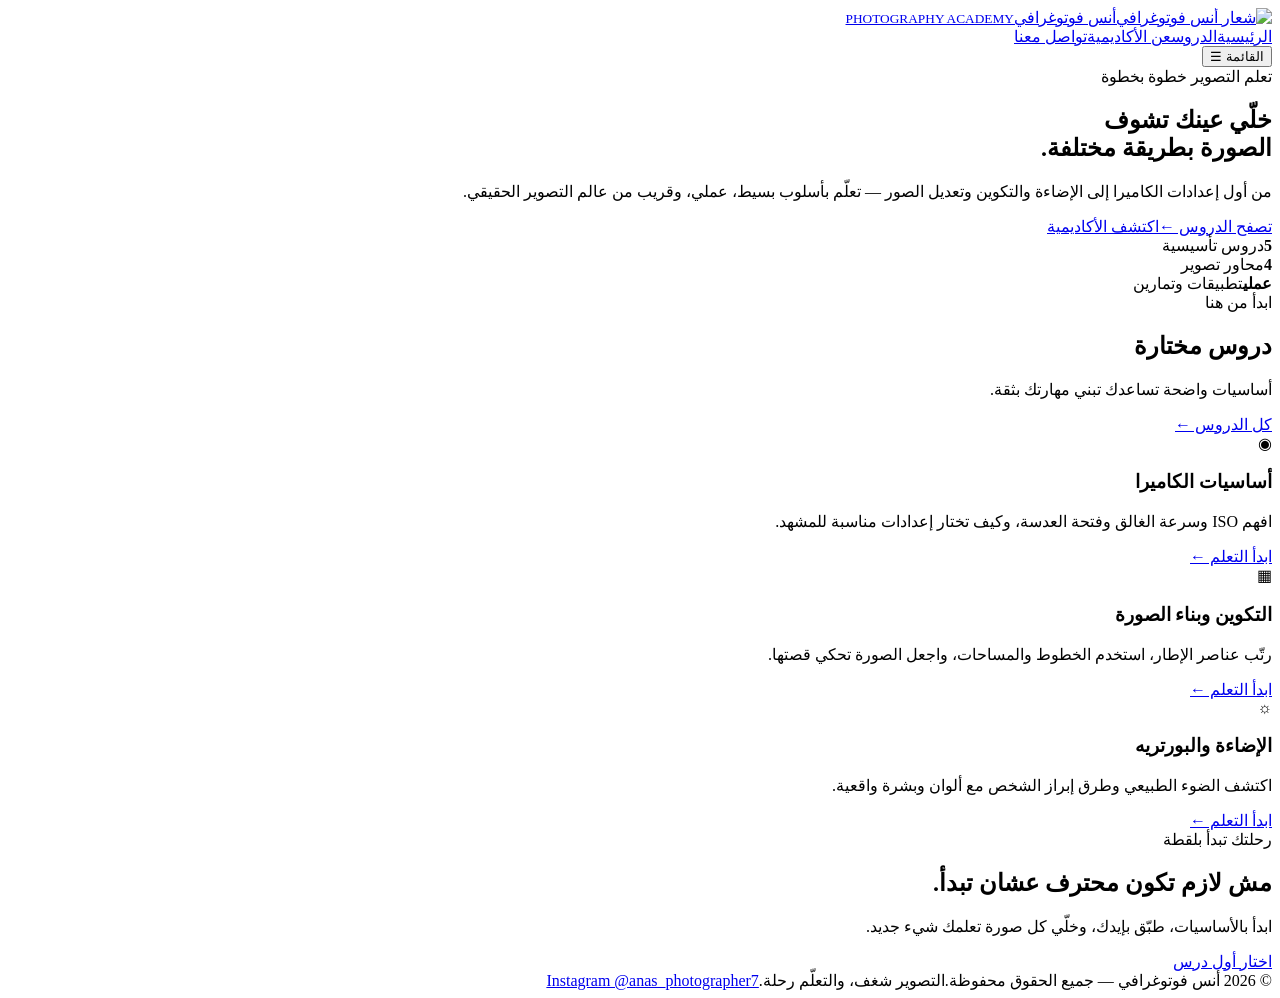
==== index.html @ b06f8581 "Add files via upload" ====
<!doctype html>
<html lang="ar" dir="rtl"><head><meta charset="utf-8"><meta name="viewport" content="width=device-width,initial-scale=1"><meta name="description" content="تعلم التصوير الفوتوغرافي والفيديو مع أنس فوتوغرافي. دروس عملية في أساسيات الكاميرا والتكوين والإضاءة والتعديل."><title>أنس فوتوغرافي | أكاديمية التصوير</title><link rel="icon" href="assets/logo.svg"><link rel="stylesheet" href="assets/style.css"><script defer src="assets/app.js"></script></head><body>
<header class="topbar"><div class="container nav"><a class="brand" href="index.html"><img src="assets/logo.svg" alt="شعار أنس فوتوغرافي"><span>أنس فوتوغرافي<small>PHOTOGRAPHY ACADEMY</small></span></a><nav class="navlinks"><a class="active" href="index.html">الرئيسية</a><a href="courses.html">الدروس</a><a href="about.html">عن الأكاديمية</a><a href="contact.html">تواصل معنا</a></nav><button class="menu" aria-label="فتح القائمة">القائمة ☰</button></div></header>
<main><section class="hero"><div class="container hero-grid"><div><span class="eyebrow">تعلم التصوير خطوة بخطوة</span><h1>خلّي عينك تشوف<br><span>الصورة بطريقة مختلفة.</span></h1><p>من أول إعدادات الكاميرا إلى الإضاءة والتكوين وتعديل الصور — تعلّم بأسلوب بسيط، عملي، وقريب من عالم التصوير الحقيقي.</p><div class="btns"><a class="btn" href="courses.html">تصفح الدروس ←</a><a class="btn secondary" href="about.html">اكتشف الأكاديمية</a></div><div class="stats"><div class="stat"><strong>5</strong><span>دروس تأسيسية</span></div><div class="stat"><strong>4</strong><span>محاور تصوير</span></div><div class="stat"><strong>عملي</strong><span>تطبيقات وتمارين</span></div></div></div><div class="hero-art" aria-label="رسم فني لكاميرا تصوير"><div class="camera"><div class="dot"></div><div class="lens"></div></div></div></div></section>
<section class="section"><div class="container"><div class="section-head"><div><span class="eyebrow">ابدأ من هنا</span><h2>دروس مختارة</h2><p>أساسيات واضحة تساعدك تبني مهارتك بثقة.</p></div><a class="link" href="courses.html">كل الدروس ←</a></div><div class="cards"><article class="card"><div class="card-icon">◉</div><h3>أساسيات الكاميرا</h3><p>افهم ISO وسرعة الغالق وفتحة العدسة، وكيف تختار إعدادات مناسبة للمشهد.</p><a class="link" href="lesson.html?id=exposure">ابدأ التعلم ←</a></article><article class="card"><div class="card-icon">▦</div><h3>التكوين وبناء الصورة</h3><p>رتّب عناصر الإطار، استخدم الخطوط والمساحات، واجعل الصورة تحكي قصتها.</p><a class="link" href="lesson.html?id=composition">ابدأ التعلم ←</a></article><article class="card"><div class="card-icon">☼</div><h3>الإضاءة والبورتريه</h3><p>اكتشف الضوء الطبيعي وطرق إبراز الشخص مع ألوان وبشرة واقعية.</p><a class="link" href="lesson.html?id=portrait">ابدأ التعلم ←</a></article></div></div></section>
<section class="section"><div class="container"><div class="banner"><div><span class="eyebrow">رحلتك تبدأ بلقطة</span><h2>مش لازم تكون محترف عشان تبدأ.</h2><p>ابدأ بالأساسيات، طبّق بإيدك، وخلّي كل صورة تعلمك شيء جديد.</p></div><a class="btn" href="courses.html">اختار أول درس</a></div></div></section></main>
<footer class="footer"><div class="container footer-inner"><span>© <span id="year">2026</span> أنس فوتوغرافي — جميع الحقوق محفوظة.</span><span>التصوير شغف، والتعلّم رحلة.</span><span><a href="https://www.instagram.com/anas_photographer7/" target="_blank" rel="noopener">Instagram @anas_photographer7</a></span></div></footer></body></html>
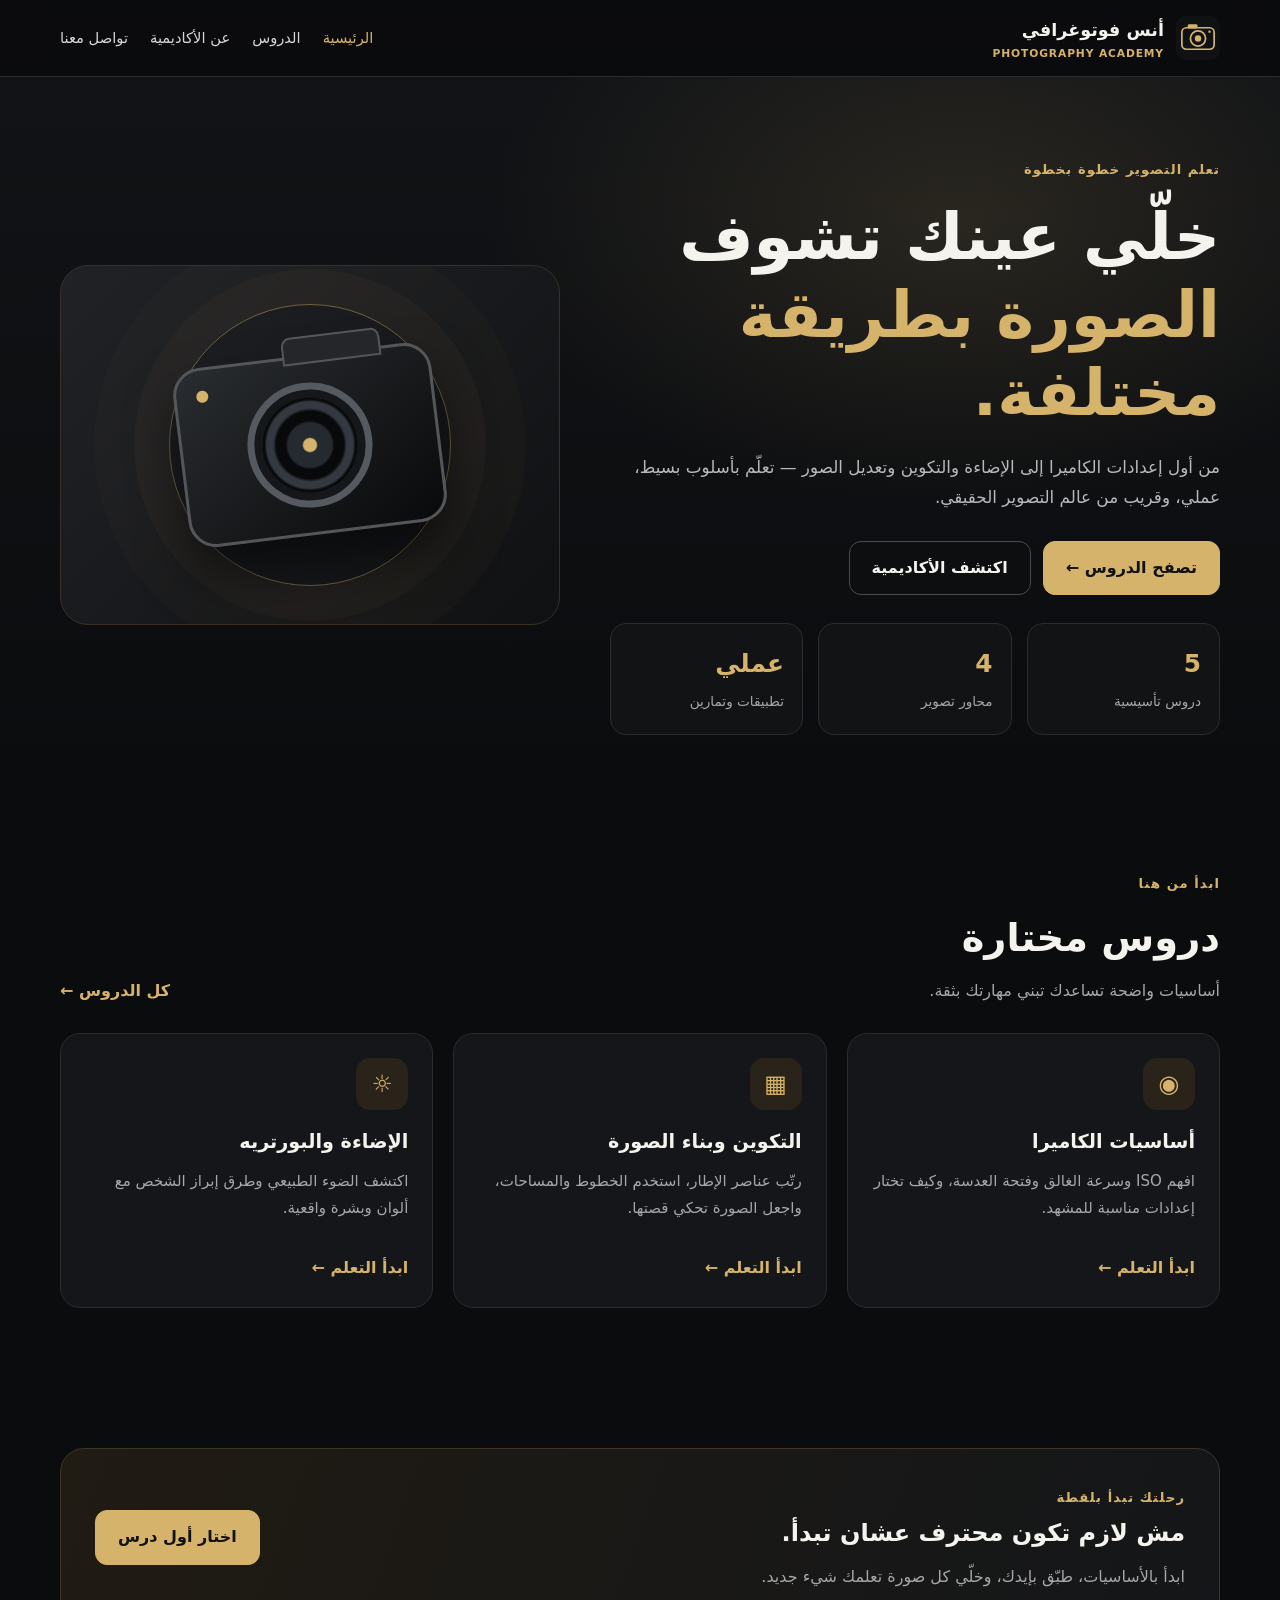
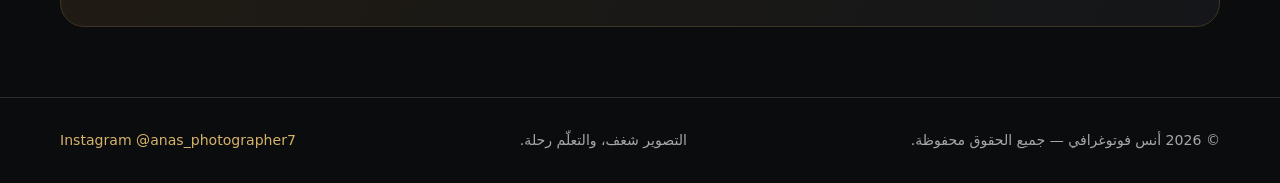
==== commit 78d41a9b: "Revise index.html for photography academy site Updated the HTML structure and content for the photog" ====
--- a/index.html
+++ b/index.html
@@ -1,7 +1,223 @@
+
 <!doctype html>
-<html lang="ar" dir="rtl"><head><meta charset="utf-8"><meta name="viewport" content="width=device-width,initial-scale=1"><meta name="description" content="تعلم التصوير الفوتوغرافي والفيديو مع أنس فوتوغرافي. دروس عملية في أساسيات الكاميرا والتكوين والإضاءة والتعديل."><title>أنس فوتوغرافي | أكاديمية التصوير</title><link rel="icon" href="assets/logo.svg"><link rel="stylesheet" href="assets/style.css"><script defer src="assets/app.js"></script></head><body>
-<header class="topbar"><div class="container nav"><a class="brand" href="index.html"><img src="assets/logo.svg" alt="شعار أنس فوتوغرافي"><span>أنس فوتوغرافي<small>PHOTOGRAPHY ACADEMY</small></span></a><nav class="navlinks"><a class="active" href="index.html">الرئيسية</a><a href="courses.html">الدروس</a><a href="about.html">عن الأكاديمية</a><a href="contact.html">تواصل معنا</a></nav><button class="menu" aria-label="فتح القائمة">القائمة ☰</button></div></header>
-<main><section class="hero"><div class="container hero-grid"><div><span class="eyebrow">تعلم التصوير خطوة بخطوة</span><h1>خلّي عينك تشوف<br><span>الصورة بطريقة مختلفة.</span></h1><p>من أول إعدادات الكاميرا إلى الإضاءة والتكوين وتعديل الصور — تعلّم بأسلوب بسيط، عملي، وقريب من عالم التصوير الحقيقي.</p><div class="btns"><a class="btn" href="courses.html">تصفح الدروس ←</a><a class="btn secondary" href="about.html">اكتشف الأكاديمية</a></div><div class="stats"><div class="stat"><strong>5</strong><span>دروس تأسيسية</span></div><div class="stat"><strong>4</strong><span>محاور تصوير</span></div><div class="stat"><strong>عملي</strong><span>تطبيقات وتمارين</span></div></div></div><div class="hero-art" aria-label="رسم فني لكاميرا تصوير"><div class="camera"><div class="dot"></div><div class="lens"></div></div></div></div></section>
-<section class="section"><div class="container"><div class="section-head"><div><span class="eyebrow">ابدأ من هنا</span><h2>دروس مختارة</h2><p>أساسيات واضحة تساعدك تبني مهارتك بثقة.</p></div><a class="link" href="courses.html">كل الدروس ←</a></div><div class="cards"><article class="card"><div class="card-icon">◉</div><h3>أساسيات الكاميرا</h3><p>افهم ISO وسرعة الغالق وفتحة العدسة، وكيف تختار إعدادات مناسبة للمشهد.</p><a class="link" href="lesson.html?id=exposure">ابدأ التعلم ←</a></article><article class="card"><div class="card-icon">▦</div><h3>التكوين وبناء الصورة</h3><p>رتّب عناصر الإطار، استخدم الخطوط والمساحات، واجعل الصورة تحكي قصتها.</p><a class="link" href="lesson.html?id=composition">ابدأ التعلم ←</a></article><article class="card"><div class="card-icon">☼</div><h3>الإضاءة والبورتريه</h3><p>اكتشف الضوء الطبيعي وطرق إبراز الشخص مع ألوان وبشرة واقعية.</p><a class="link" href="lesson.html?id=portrait">ابدأ التعلم ←</a></article></div></div></section>
-<section class="section"><div class="container"><div class="banner"><div><span class="eyebrow">رحلتك تبدأ بلقطة</span><h2>مش لازم تكون محترف عشان تبدأ.</h2><p>ابدأ بالأساسيات، طبّق بإيدك، وخلّي كل صورة تعلمك شيء جديد.</p></div><a class="btn" href="courses.html">اختار أول درس</a></div></div></section></main>
-<footer class="footer"><div class="container footer-inner"><span>© <span id="year">2026</span> أنس فوتوغرافي — جميع الحقوق محفوظة.</span><span>التصوير شغف، والتعلّم رحلة.</span><span><a href="https://www.instagram.com/anas_photographer7/" target="_blank" rel="noopener">Instagram @anas_photographer7</a></span></div></footer></body></html>+<html lang="ar" dir="rtl">
+<head>
+  <meta charset="utf-8">
+  <meta name="viewport" content="width=device-width,initial-scale=1">
+
+  <meta name="description" content="تعلم التصوير الفوتوغرافي والفيديو مع أنس فوتوغرافي. دروس عملية في أساسيات الكاميرا والتكوين والإضاءة والتعديل.">
+
+  <title>أنس فوتوغرافي | أكاديمية التصوير</title>
+
+  <!-- الملفات موجودة بجانب index.html -->
+  <link rel="icon" href="logo.svg">
+  <link rel="stylesheet" href="style.css">
+  <script defer src="app.js"></script>
+</head>
+
+<body>
+
+<header class="topbar">
+  <div class="container nav">
+
+    <a class="brand" href="index.html">
+      <img src="logo.svg" alt="شعار أنس فوتوغرافي">
+      <span>
+        أنس فوتوغرافي
+        <small>PHOTOGRAPHY ACADEMY</small>
+      </span>
+    </a>
+
+    <nav class="navlinks">
+      <a class="active" href="index.html">الرئيسية</a>
+      <a href="courses.html">الدروس</a>
+      <a href="about.html">عن الأكاديمية</a>
+      <a href="contact.html">تواصل معنا</a>
+    </nav>
+
+    <button class="menu" aria-label="فتح القائمة">
+      القائمة ☰
+    </button>
+
+  </div>
+</header>
+
+<main>
+
+  <!-- الواجهة الرئيسية -->
+  <section class="hero">
+    <div class="container hero-grid">
+
+      <div>
+        <span class="eyebrow">
+          تعلم التصوير خطوة بخطوة
+        </span>
+
+        <h1>
+          خلّي عينك تشوف<br>
+          <span>الصورة بطريقة مختلفة.</span>
+        </h1>
+
+        <p>
+          من أول إعدادات الكاميرا إلى الإضاءة والتكوين وتعديل الصور —
+          تعلّم بأسلوب بسيط، عملي، وقريب من عالم التصوير الحقيقي.
+        </p>
+
+        <div class="btns">
+          <a class="btn" href="courses.html">
+            تصفح الدروس ←
+          </a>
+
+          <a class="btn secondary" href="about.html">
+            اكتشف الأكاديمية
+          </a>
+        </div>
+
+        <div class="stats">
+          <div class="stat">
+            <strong>5</strong>
+            <span>دروس تأسيسية</span>
+          </div>
+
+          <div class="stat">
+            <strong>4</strong>
+            <span>محاور تصوير</span>
+          </div>
+
+          <div class="stat">
+            <strong>عملي</strong>
+            <span>تطبيقات وتمارين</span>
+          </div>
+        </div>
+      </div>
+
+      <div class="hero-art" aria-label="رسم فني لكاميرا تصوير">
+        <div class="camera">
+          <div class="dot"></div>
+          <div class="lens"></div>
+        </div>
+      </div>
+
+    </div>
+  </section>
+
+  <!-- الدروس المختارة -->
+  <section class="section">
+    <div class="container">
+
+      <div class="section-head">
+        <div>
+          <span class="eyebrow">ابدأ من هنا</span>
+          <h2>دروس مختارة</h2>
+          <p>أساسيات واضحة تساعدك تبني مهارتك بثقة.</p>
+        </div>
+
+        <a class="link" href="courses.html">
+          كل الدروس ←
+        </a>
+      </div>
+
+      <div class="cards">
+
+        <article class="card">
+          <div class="card-icon">◉</div>
+          <h3>أساسيات الكاميرا</h3>
+
+          <p>
+            افهم ISO وسرعة الغالق وفتحة العدسة،
+            وكيف تختار إعدادات مناسبة للمشهد.
+          </p>
+
+          <a class="link" href="lesson.html?id=exposure">
+            ابدأ التعلم ←
+          </a>
+        </article>
+
+        <article class="card">
+          <div class="card-icon">▦</div>
+          <h3>التكوين وبناء الصورة</h3>
+
+          <p>
+            رتّب عناصر الإطار، استخدم الخطوط والمساحات،
+            واجعل الصورة تحكي قصتها.
+          </p>
+
+          <a class="link" href="lesson.html?id=composition">
+            ابدأ التعلم ←
+          </a>
+        </article>
+
+        <article class="card">
+          <div class="card-icon">☼</div>
+          <h3>الإضاءة والبورتريه</h3>
+
+          <p>
+            اكتشف الضوء الطبيعي وطرق إبراز الشخص
+            مع ألوان وبشرة واقعية.
+          </p>
+
+          <a class="link" href="lesson.html?id=portrait">
+            ابدأ التعلم ←
+          </a>
+        </article>
+
+      </div>
+    </div>
+  </section>
+
+  <!-- دعوة للتعلم -->
+  <section class="section">
+    <div class="container">
+
+      <div class="banner">
+        <div>
+          <span class="eyebrow">رحلتك تبدأ بلقطة</span>
+
+          <h2>
+            مش لازم تكون محترف عشان تبدأ.
+          </h2>
+
+          <p>
+            ابدأ بالأساسيات، طبّق بإيدك،
+            وخلّي كل صورة تعلمك شيء جديد.
+          </p>
+        </div>
+
+        <a class="btn" href="courses.html">
+          اختار أول درس
+        </a>
+      </div>
+
+    </div>
+  </section>
+
+</main>
+
+<!-- أسفل الموقع -->
+<footer class="footer">
+  <div class="container footer-inner">
+
+    <span>
+      © <span id="year">2026</span>
+      أنس فوتوغرافي — جميع الحقوق محفوظة.
+    </span>
+
+    <span>
+      التصوير شغف، والتعلّم رحلة.
+    </span>
+
+    <span>
+      <a
+        href="https://www.instagram.com/anas_photographer7/"
+        target="_blank"
+        rel="noopener"
+      >
+        Instagram @anas_photographer7
+      </a>
+    </span>
+
+  </div>
+</footer>
+
+</body>
+</html>
--- a/style.css
+++ b/style.css
@@ -0,0 +1,6 @@
+
+@import url('https://fonts.googleapis.com/css2?family=Cairo:wght@400;500;600;700;800;900&display=swap');
+:root{--bg:#0b0c0e;--panel:#141619;--panel2:#1a1d21;--text:#f5f3ee;--muted:#a6a7aa;--gold:#d6b36a;--gold2:#f0d99e;--line:#292c30;--green:#83c9a2}
+*{box-sizing:border-box}html{scroll-behavior:smooth}body{margin:0;background:var(--bg);color:var(--text);font-family:'Cairo',system-ui,sans-serif;line-height:1.8}a{color:inherit;text-decoration:none}img{max-width:100%}.container{width:min(1160px,92%);margin:auto}.topbar{position:sticky;top:0;z-index:30;background:rgba(11,12,14,.91);backdrop-filter:blur(16px);border-bottom:1px solid var(--line)}.nav{display:flex;align-items:center;justify-content:space-between;gap:20px;min-height:76px}.brand{display:flex;align-items:center;gap:12px;font-weight:900;font-size:1.1rem}.brand img{width:44px;height:44px}.brand small{display:block;color:var(--gold);font-size:.67rem;letter-spacing:.08em;line-height:1.4}.navlinks{display:flex;gap:22px;align-items:center;color:#d7d7d7;font-size:.92rem}.navlinks a:hover,.navlinks a.active{color:var(--gold)}.menu{display:none;background:transparent;border:1px solid var(--line);color:white;border-radius:10px;padding:7px 12px;font:inherit}.hero{padding:78px 0 64px;position:relative;overflow:hidden;background:radial-gradient(ellipse at 75% 20%,rgba(214,179,106,.13),transparent 35%),linear-gradient(180deg,#111316,#0b0c0e)}.hero-grid{display:grid;grid-template-columns:1.1fr .9fr;align-items:center;gap:50px}.eyebrow{color:var(--gold);font-size:.82rem;font-weight:800;letter-spacing:.08em}.hero h1{font-size:clamp(2.25rem,5vw,4.6rem);line-height:1.22;margin:14px 0 20px;font-weight:900}.hero h1 span{color:var(--gold)}.hero p{color:#b8b9bc;max-width:640px;font-size:1.05rem}.hero-art{min-height:360px;border:1px solid #393126;border-radius:28px;background:linear-gradient(135deg,#202226,#101113);display:grid;place-items:center;position:relative;overflow:hidden}.hero-art:before{content:'';position:absolute;width:280px;height:280px;border:1px solid rgba(214,179,106,.45);border-radius:50%;box-shadow:0 0 0 35px rgba(214,179,106,.035),0 0 0 75px rgba(214,179,106,.025)}.camera{position:relative;width:260px;height:180px;border-radius:28px;background:linear-gradient(145deg,#292c30,#090a0b);border:3px solid #55565a;box-shadow:0 28px 50px #0008;transform:rotate(-7deg)}.camera:before{content:'';position:absolute;top:-22px;right:45px;width:95px;height:24px;background:#24262a;border:2px solid #55565a;border-radius:9px 9px 0 0}.lens{position:absolute;left:50%;top:50%;transform:translate(-50%,-50%);width:125px;height:125px;border-radius:50%;background:radial-gradient(circle,#d6b36a 0 8%,#252a31 10% 28%,#08090b 31% 43%,#343941 47% 55%,#090a0b 58%);border:7px solid #555a60;box-shadow:inset 0 0 0 8px #15171a}.camera .dot{position:absolute;top:20px;left:20px;width:12px;height:12px;background:#d6b36a;border-radius:50%}.btns{display:flex;gap:12px;flex-wrap:wrap;margin-top:28px}.btn{display:inline-flex;justify-content:center;align-items:center;gap:8px;border-radius:12px;padding:12px 22px;font-weight:800;border:1px solid var(--gold);background:var(--gold);color:#111;transition:.2s}.btn:hover{transform:translateY(-2px);background:var(--gold2)}.btn.secondary{background:transparent;color:var(--text);border-color:#4a4b4d}.btn.secondary:hover{border-color:var(--gold);color:var(--gold)}.section{padding:70px 0}.section-head{display:flex;justify-content:space-between;align-items:end;gap:24px;margin-bottom:28px}.section-head h2{font-size:clamp(1.7rem,3vw,2.5rem);margin:5px 0;font-weight:900}.section-head p{color:var(--muted);margin:0}.cards{display:grid;grid-template-columns:repeat(3,1fr);gap:20px}.card{background:var(--panel);border:1px solid var(--line);border-radius:20px;padding:24px;transition:.2s}.card:hover{transform:translateY(-4px);border-color:#655334}.card-icon{width:52px;height:52px;border-radius:14px;display:grid;place-items:center;background:#292319;color:var(--gold);font-size:1.5rem;margin-bottom:15px}.card h3{margin:8px 0;font-size:1.2rem}.card p{color:var(--muted);font-size:.94rem;margin:0 0 16px}.meta{display:flex;gap:12px;color:#c5c5c5;font-size:.8rem;flex-wrap:wrap}.link{color:var(--gold);font-weight:800;display:inline-flex;gap:8px;margin-top:16px}.stats{display:grid;grid-template-columns:repeat(3,1fr);gap:15px;margin-top:28px}.stat{border:1px solid var(--line);border-radius:16px;padding:18px;background:#111315}.stat strong{display:block;color:var(--gold);font-size:1.55rem}.stat span{color:var(--muted);font-size:.85rem}.banner{border:1px solid #3d3425;border-radius:24px;padding:34px;background:linear-gradient(110deg,#201b13,#141619);display:flex;align-items:center;justify-content:space-between;gap:24px}.banner h2{margin:0 0 8px}.banner p{margin:0;color:var(--muted)}.page-head{padding:55px 0 35px;background:radial-gradient(ellipse at 80% 0,rgba(214,179,106,.11),transparent 40%)}.page-head h1{font-size:clamp(2rem,4vw,3.3rem);margin:8px 0;font-weight:900}.page-head p{color:var(--muted);max-width:700px;margin:0}.filters{display:flex;gap:10px;flex-wrap:wrap;margin:24px 0}.filter{font:inherit;color:#ddd;background:#15171a;border:1px solid var(--line);padding:8px 16px;border-radius:99px;cursor:pointer}.filter.active,.filter:hover{background:var(--gold);color:#111;border-color:var(--gold)}.search{width:100%;max-width:400px;background:#15171a;color:white;border:1px solid var(--line);border-radius:12px;padding:12px 15px;font:inherit}.course-grid{display:grid;grid-template-columns:repeat(3,1fr);gap:18px}.course-card{background:var(--panel);border:1px solid var(--line);border-radius:20px;overflow:hidden}.course-cover{height:145px;display:grid;place-items:center;font-size:3rem;color:var(--gold);background:radial-gradient(circle at 50% 40%,#393022,#181a1d 65%)}.course-body{padding:20px}.tag{display:inline-block;border:1px solid #4c402a;color:var(--gold);border-radius:99px;padding:2px 10px;font-size:.75rem}.course-body h3{margin:10px 0}.course-body p{color:var(--muted);font-size:.9rem}.lesson-layout{display:grid;grid-template-columns:minmax(0,1fr) 310px;gap:24px;align-items:start}.lesson-main,.sidebar{background:var(--panel);border:1px solid var(--line);border-radius:20px;padding:24px}.video-box{aspect-ratio:16/9;background:#08090a;border:1px solid #303236;border-radius:16px;display:grid;place-items:center;text-align:center;padding:20px;color:#aaa}.video-box .play{font-size:3rem;color:var(--gold)}.lesson-main h1{line-height:1.35}.lesson-main h2{margin-top:28px;color:var(--gold)}.lesson-main p,.lesson-main li{color:#d1d1d2}.lesson-main li{margin:7px 0}.lesson-main .callout{background:#211d15;border-right:3px solid var(--gold);padding:15px 18px;border-radius:10px;color:#e6d7b4}.sidebar h3{margin-top:0}.side-item{display:block;border-bottom:1px solid var(--line);padding:12px 0;color:#ccc}.side-item:last-child{border:0}.side-item:hover{color:var(--gold)}.side-item small{display:block;color:var(--muted)}.content-narrow{max-width:800px}.contact-grid{display:grid;grid-template-columns:1fr 1fr;gap:22px}.contact-box{background:var(--panel);border:1px solid var(--line);border-radius:20px;padding:25px}.field{display:block;margin:14px 0}.field span{display:block;color:#c7c7c7;font-size:.9rem;margin-bottom:6px}.field input,.field textarea{width:100%;font:inherit;background:#0e1012;border:1px solid var(--line);color:white;border-radius:10px;padding:12px}.field textarea{min-height:120px;resize:vertical}.notice{font-size:.82rem;color:var(--muted)}.footer{border-top:1px solid var(--line);padding:30px 0;color:var(--muted);font-size:.88rem}.footer-inner{display:flex;justify-content:space-between;gap:18px;flex-wrap:wrap}.footer a{color:var(--gold)}.empty{padding:35px;text-align:center;color:var(--muted);grid-column:1/-1}
+@media(max-width:850px){.hero-grid{grid-template-columns:1fr}.hero-art{min-height:300px}.cards,.course-grid{grid-template-columns:repeat(2,1fr)}.lesson-layout{grid-template-columns:1fr}.sidebar{order:2}.navlinks{display:none;position:absolute;top:76px;right:0;left:0;background:#111315;border-bottom:1px solid var(--line);padding:18px 4%;flex-direction:column;align-items:flex-start}.navlinks.open{display:flex}.menu{display:block}.contact-grid{grid-template-columns:1fr}}
+@media(max-width:560px){.hero{padding:48px 0}.cards,.course-grid,.stats{grid-template-columns:1fr}.section{padding:48px 0}.section-head{display:block}.banner{display:block;padding:24px}.banner .btn{margin-top:18px}.camera{transform:scale(.82) rotate(-7deg)}.lesson-main,.sidebar{padding:18px}.nav{min-height:68px}.navlinks{top:68px}}
